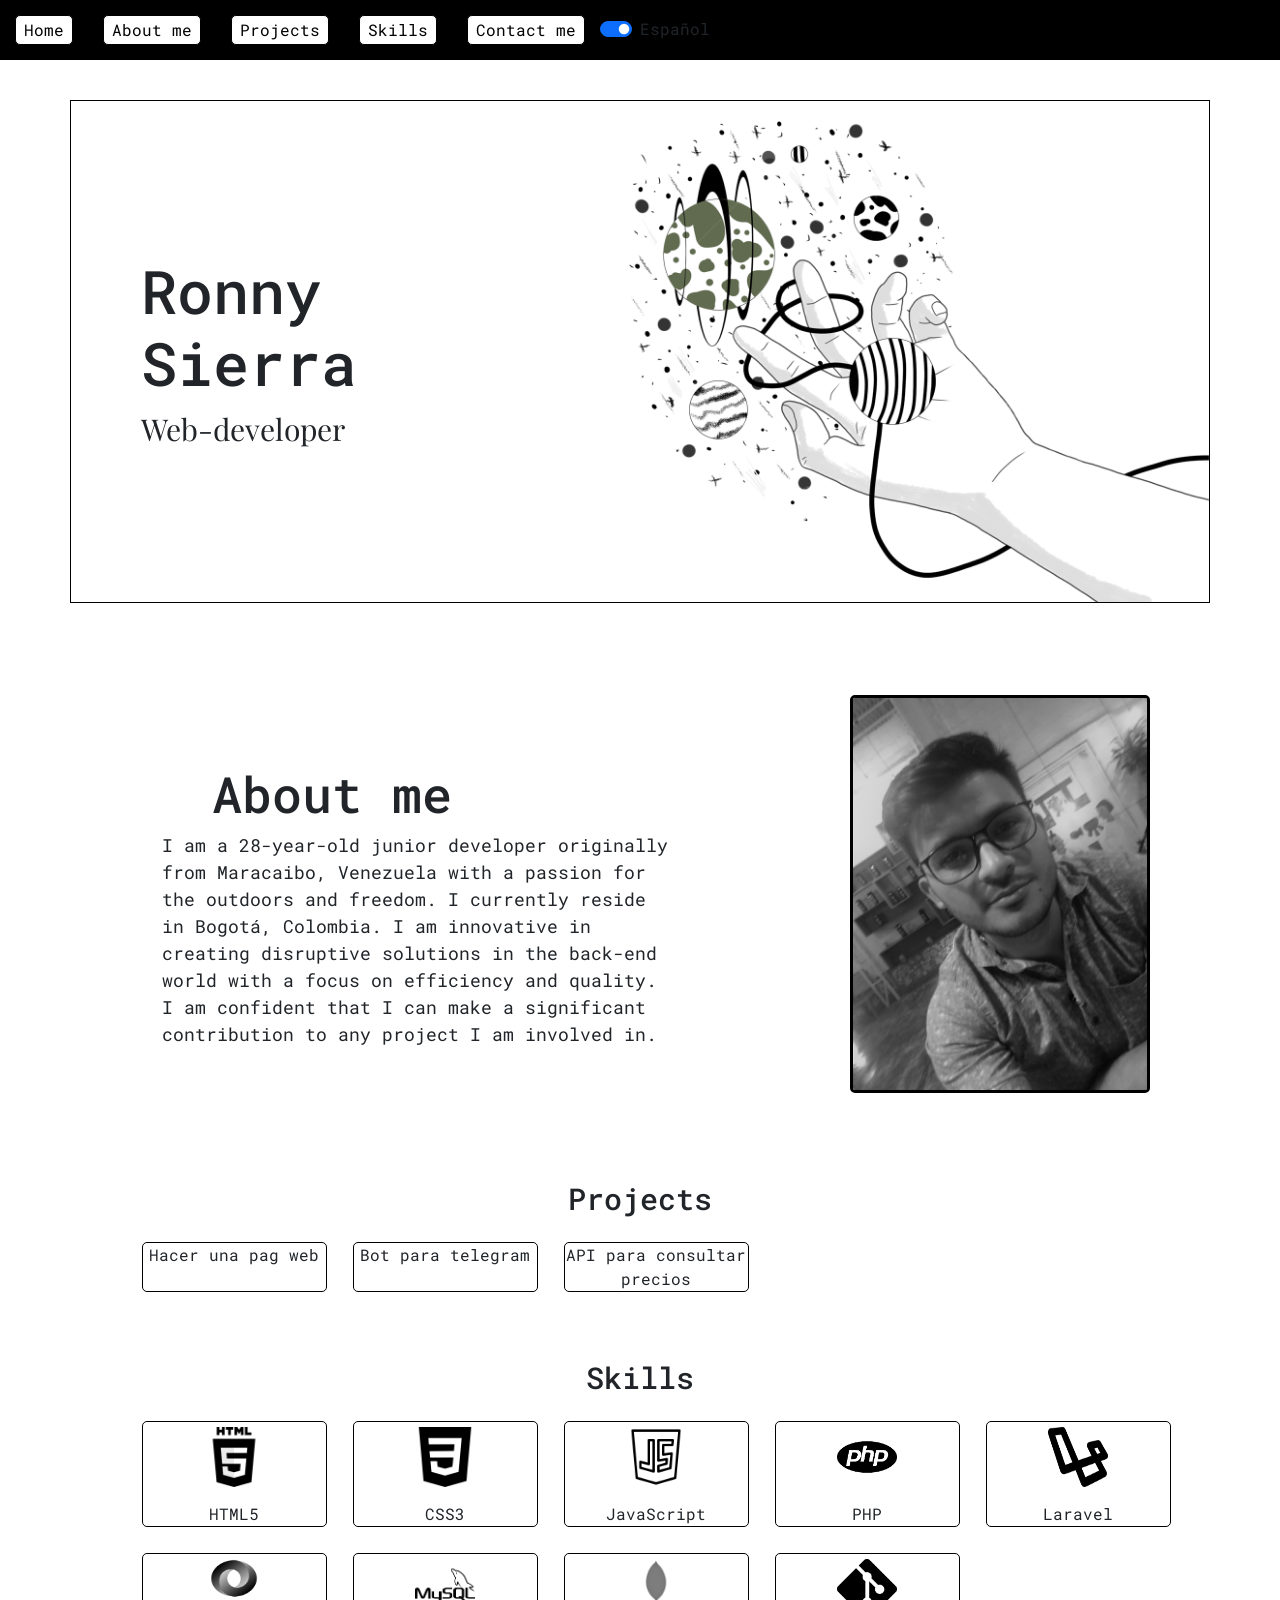
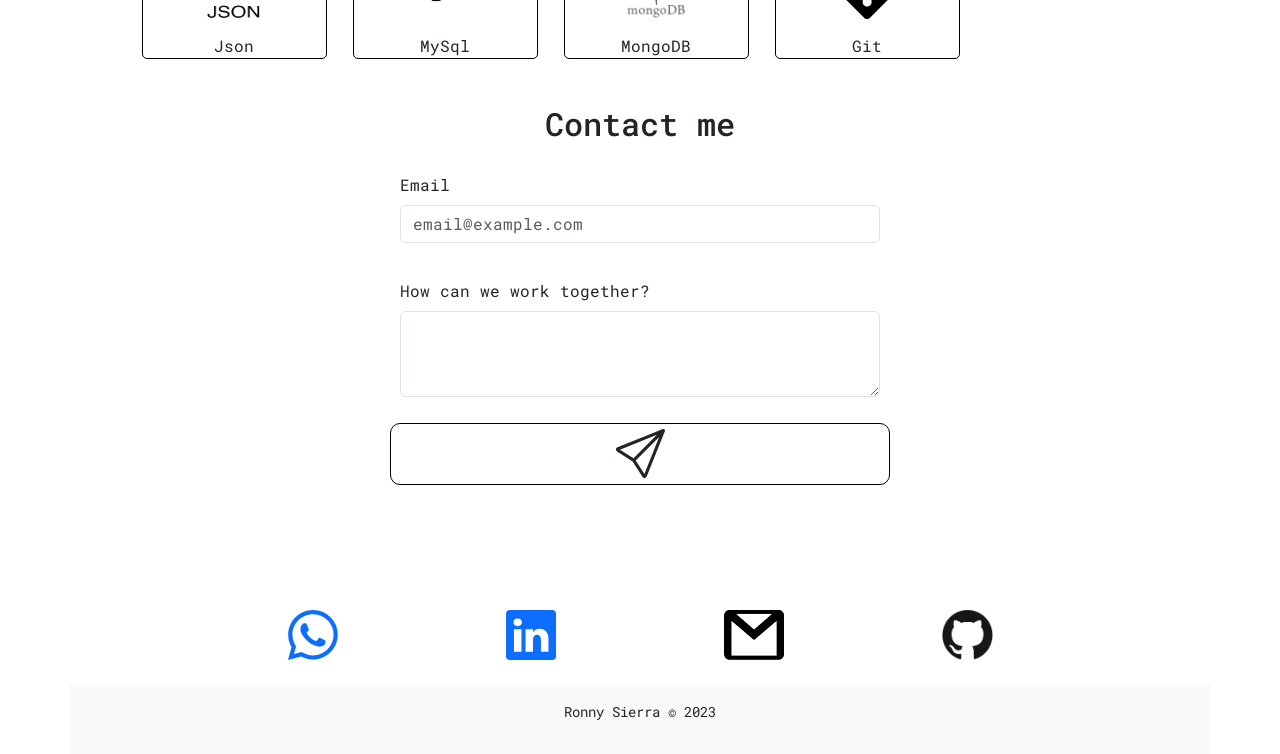
==== en/indice.html @ 6ec16bf4 "subiendo js y html en ingles" ====
<!DOCTYPE html>
<html lang="es">
  <head>
    <meta charset="UTF-8" />
    <meta http-equiv="X-UA-Compatible" content="IE=edge" />
    <meta name="viewport" content="width=device-width, initial-scale=1.0" />
    <link rel="icon" type="image/png" sizes="32x32" href="../img/favicon.png" />
    <link rel="preconnect" href="https://fonts.googleapis.com" />
    <link rel="preconnect" href="https://fonts.gstatic.com" crossorigin />
    <link
      href="https://fonts.googleapis.com/css2?family=Playfair+Display:ital,wght@1,400;1,500&family=Press+Start+2P&family=Roboto+Mono:ital,wght@1,200;1,400&display=swap"
      rel="stylesheet"
    />
    <link
      href="https://cdn.jsdelivr.net/npm/bootstrap@5.3.0-alpha1/dist/css/bootstrap.min.css"
      rel="stylesheet"
      integrity="sha384-GLhlTQ8iRABdZLl6O3oVMWSktQOp6b7In1Zl3/Jr59b6EGGoI1aFkw7cmDA6j6gD"
      crossorigin="anonymous"
    />
    <link rel="stylesheet" href="../css/style.css" />

    <title>ronicierra15</title>
  </head>
  <body>
    <section class="container container-fluid">
      <!-- NAV -->
      <nav class="navbar navbar-expand-lg bg-body-tertiary">
        <div>
          <a class="navbar-brand" href="#"></a>
          <button
            class="navbar-toggler"
            type="button"
            data-bs-toggle="collapse"
            data-bs-target="#navbarSupportedContent"
            aria-controls="navbarSupportedContent"
            aria-expanded="false"
            aria-label="Toggle navigation"
          >
            <span
              class="navbar-toggler-icon"
              style="background-color: white"
            ></span>
          </button>
          <div class="collapse navbar-collapse" id="navbarSupportedContent">
            <ul class="navbar-nav me-auto mb-2 mb-lg-0">
              <li class="nav-item">
                <a class="nav-link active" aria-current="page" href="#"
                  >Home</a
                >
              </li>
              <li class="nav-item">
                <a class="nav-link active" aria-current="page" href="#SobreMi"
                  >About me</a
                >
              </li>
              <li class="nav-item">
                <a class="nav-link active" aria-current="page" href="#Proyectos"
                  >Projects</a
                >
              </li>
              <li class="nav-item">
                <a class="nav-link active" aria-current="page" href="#Skills"
                  >Skills</a
                >
              </li>

              <li class="nav-item">
                <a
                  class="nav-link active"
                  aria-current="page"
                  href="#Contactame"
                  >Contact me</a
                >
              </li>
            </ul>
            <div class="form-check form-switch">
              <input
                class="form-check-input"
                type="checkbox"
                role="switch"
                id="flexSwitchCheckDefault"
                checked
              />
              <label class="form-check-label" for="flexSwitchCheckDefault"
                >Español
              </label>
            </div>
          </div>
        </div>
      </nav>

      <!-- INICIO -->
      <div class="presentacion">
        <div class="titulo">
          <h1>Ronny Sierra</h1>
          <p>Web-developer</p>
        </div>
        <div class="imagen">
          <ul>
            <li>
              <img src="../img/cacao.png" alt="" class="cacao" />
            </li>
          </ul>
        </div>
      </div>

      <!-- SOBRE MI -->
      <div id="SobreMi"></div>
      <div class="sobre_mi">
        <div class="cajon_sobre_mi">
          <ul class="padding-decripcion">
            <li>
              <h2>About me</h2>
            </li>
            <li class="sobre_mi_texto">
              <p>
                I am a 28-year-old junior developer originally from Maracaibo, Venezuela with a passion for the outdoors and freedom. I currently reside in Bogotá, Colombia. I am innovative in creating disruptive solutions in the back-end world with a focus on efficiency and quality. I am confident that I can make a significant contribution to any project I am involved in.
              </p>
            </li>
          </ul>

          <div class="selfie">
            <ul class="padding-decripcion">
              <li>
                <img
                  class="foto_carnet"
                  src="../img/chilaquiles_inclinada.jpg"
                  alt=""
                />
              </li>
            </ul>
          </div>
        </div>
      </div>

      <!-- PROYECTOS -->
      <div id="Proyectos"></div>
      <div class="Proyectos">
        <h2>Projects</h2>
        <ul>
          <li>Hacer una pag web</li>
          <li>Bot para telegram</li>
          <li>API para consultar precios</li>
        </ul>
      </div>

      <!-- SKILL -->
      <div id="Skills"></div>
      <div class="skills">
        <h2>Skills</h2>
        <ul>
          <li>
            <img src="../img/html5.png" alt="" />
            HTML5
          </li>
          <li>
            <img src="../img/css3.png" alt="" />
            CSS3
          </li>
          <!-- <li>
            <img src="../img/sass.png" alt="" />
            Sass
          </li> -->
          <li>
            <img src="../img/js.png" alt="" />
            JavaScript
          </li>
          <li>
            <img src="../img/php.png" alt="" />
            PHP
          </li>
          <li>
            <img src="../img/laravel.png" alt="" />
            Laravel
          </li>
          <li>
            <img src="../img/json.png" alt="" />
            Json
          </li>
          <li>
            <img src="../img/sql.png" alt="" />
            MySql
          </li>
          <li class="mongodb">
            <img src="../img/mongo.png" alt="" />
            MongoDB
          </li>
          <li>
            <img src="../img/git.png" alt="" />
            Git
          </li>
          <!-- <li>
            <img src="../img/github.png" alt="" />
            GitHub
          </li> -->
        </ul>
      </div>

      <!-- CONTACTAME -->
      <div class="contacto-form" id="Contactame">
        <div class="container-form-sin-send">
          <h2>Contact me</h2>
          <div class="container-mb-3">
            <div class="mb-3">
              <label for="exampleFormControlInput1" class="form-label"
                >Email</label
              >
              <input
                type="email"
                class="form-control"
                id="exampleFormControlInput1"
                placeholder="email@example.com"
              />
            </div>
          </div>
          <div class="container-mb-3">
            <div class="mb-3">
              <label for="exampleFormControlTextarea1" class="form-label"
                >How can we work together?</label
              >
              <textarea
                class="form-control"
                id="exampleFormControlTextarea1"
                rows="3"
              ></textarea>
            </div>
          </div>
        </div>
        <div class="boton-de-enviar">
          <svg
            xmlns="http://www.w3.org/2000/svg"
            fill="currentColor"
            class="bi bi-send"
            viewBox="0 0 16 16"
          >
            <path
              d="M15.854.146a.5.5 0 0 1 .11.54l-5.819 14.547a.75.75 0 0 1-1.329.124l-3.178-4.995L.643 7.184a.75.75 0 0 1 .124-1.33L15.314.037a.5.5 0 0 1 .54.11ZM6.636 10.07l2.761 4.338L14.13 2.576 6.636 10.07Zm6.787-8.201L1.591 6.602l4.339 2.76 7.494-7.493Z"
            />
          </svg>
        </div>
      </div>
      <div class="container-contact">
        <svg
          xmlns="http://www.w3.org/2000/svg"
          fill="currentColor"
          class="bi bi-whatsapp"
          viewBox="0 0 16 16"
        >
          <a href="https://wa.link/a97c62" target="_blank">
            <path
              d="M13.601 2.326A7.854 7.854 0 0 0 7.994 0C3.627 0 .068 3.558.064 7.926c0 1.399.366 2.76 1.057 3.965L0 16l4.204-1.102a7.933 7.933 0 0 0 3.79.965h.004c4.368 0 7.926-3.558 7.93-7.93A7.898 7.898 0 0 0 13.6 2.326zM7.994 14.521a6.573 6.573 0 0 1-3.356-.92l-.24-.144-2.494.654.666-2.433-.156-.251a6.56 6.56 0 0 1-1.007-3.505c0-3.626 2.957-6.584 6.591-6.584a6.56 6.56 0 0 1 4.66 1.931 6.557 6.557 0 0 1 1.928 4.66c-.004 3.639-2.961 6.592-6.592 6.592zm3.615-4.934c-.197-.099-1.17-.578-1.353-.646-.182-.065-.315-.099-.445.099-.133.197-.513.646-.627.775-.114.133-.232.148-.43.05-.197-.1-.836-.308-1.592-.985-.59-.525-.985-1.175-1.103-1.372-.114-.198-.011-.304.088-.403.087-.088.197-.232.296-.346.1-.114.133-.198.198-.33.065-.134.034-.248-.015-.347-.05-.099-.445-1.076-.612-1.47-.16-.389-.323-.335-.445-.34-.114-.007-.247-.007-.38-.007a.729.729 0 0 0-.529.247c-.182.198-.691.677-.691 1.654 0 .977.71 1.916.81 2.049.098.133 1.394 2.132 3.383 2.992.47.205.84.326 1.129.418.475.152.904.129 1.246.08.38-.058 1.171-.48 1.338-.943.164-.464.164-.86.114-.943-.049-.084-.182-.133-.38-.232z"
            />
          </a>
        </svg>

        <svg
          xmlns="http://www.w3.org/2000/svg"
          fill="currentColor"
          class="bi bi-linkedin"
          viewBox="0 0 16 16"
        >
        <a href="https://www.linkedin.com/in/ronny-sierra-b1a34b266/" target="_blank">
          <path
            d="M0 1.146C0 .513.526 0 1.175 0h13.65C15.474 0 16 .513 16 1.146v13.708c0 .633-.526 1.146-1.175 1.146H1.175C.526 16 0 15.487 0 14.854V1.146zm4.943 12.248V6.169H2.542v7.225h2.401zm-1.2-8.212c.837 0 1.358-.554 1.358-1.248-.015-.709-.52-1.248-1.342-1.248-.822 0-1.359.54-1.359 1.248 0 .694.521 1.248 1.327 1.248h.016zm4.908 8.212V9.359c0-.216.016-.432.08-.586.173-.431.568-.878 1.232-.878.869 0 1.216.662 1.216 1.634v3.865h2.401V9.25c0-2.22-1.184-3.252-2.764-3.252-1.274 0-1.845.7-2.165 1.193v.025h-.016a5.54 5.54 0 0 1 .016-.025V6.169h-2.4c.03.678 0 7.225 0 7.225h2.4z"
          />
        </svg>
        <a
          class="bi bi-gmail"
          id="conacto"
          href="https://mail.google.com/mail/u/0/#inbox?compose=to=ronicierra15@gmail.com"
          target="_blank"
        >
          <img src="../img/gmail.png" alt="" />
        </a>
        <a
          class="bi bi-gmail"
          id="conacto"
          href="https://github.com/ronicierra15?tab=repositories"
          target="_blank"
        >
          <img src="../img/github.png" alt="" />
        </a>
      </div>

      <!-- FOOTER -->
      <footer>
        <div class="container-fluid bg-light text-center p-3">
          <p class="small">Ronny Sierra &copy; 2023</p>
        </div>
      </footer>
    </section>

    <script
      src="https://cdn.jsdelivr.net/npm/bootstrap@5.3.0-alpha1/dist/js/bootstrap.bundle.min.js"
      integrity="sha384-w76AqPfDkMBDXo30jS1Sgez6pr3x5MlQ1ZAGC+nuZB+EYdgRZgiwxhTBTkF7CXvN"
      crossorigin="anonymous"
    ></script>
    <script src="../js/script.js"></script>
  </body>
</html>
---- css/style.css ----
* {
  padding: 0%;
  margin: 0%;
}

.container-fluid {
  background-repeat: no-repeat;
  background-size: 100%;
  background-attachment: scroll;
  padding: 0%;
  overflow: hidden;
  font-family: "Press Start 2P", cursive;
  font-family: "Roboto Mono", monospace;
}

.body {
  display: none;
  margin: 0%;
  border: solid black 1px;
  padding: 0%;
}

.navbar,
.g-body-tertiary,
.navbar-expand-lg {
  --bs-navbar-brand-margin-end: 0% !important;
}

.nabvar {
  position: fixed;
  padding: 10px 0px 10px 0px;
  place-content: center;
  justify-content: space-between;
  top: 0;
  left: 0;
  right: 300px;
  width: 100%;
}

.navbar-toggler {
  margin-left: 10px;
}

#SobreMi {
  scroll-margin-top: 12ex;
}

#Proyectos {
  scroll-margin-top: 5ex;
}

#Skills {
  scroll-margin-top: 6ex;
}

#Contactame {
  scroll-margin-top: 8ex;
}

#html {
  scroll-behavior: smooth;
}

@media screen and (max-width: 991px) {
  .bg-body-tertiary {
    background-color: rgb(235, 235, 235) !important;
  }
}

.bg-body-tertiary {
  left: 0px;
  right: 0px;
  width: 100%;
  padding: 0%;
  position: absolute;
  position: fixed;
  background-color: black !important;
}

.nav-link {
  border: solid black 1px;
  background-color: white;
  border-radius: 5px;
  margin: 15px;
  padding: 2px;
}

.nav-link:hover {
  box-shadow: 0 0 40px 40px black inset;
  color: white !important;
  transition: 0.3s;
}

ul {
  margin-bottom: 0%;
}

.presentacion {
  border: solid 1px black;
  align-items: center;
  margin-top: 100px;
  margin-bottom: 50px;
  width: 100%;
  gap: 10%;
  padding: 20px 0px 0px 0px;
  display: inline-flex;
  justify-content: space-between;
}

@media screen and (max-width: 768px) {
  .presentacion {
    display: flex;
    flex-direction: column;
    justify-content: center;
    width: 100%;
    max-height: 300px;
    min-height: 300px;
    color: white;
    background-color: black;
    background-size: cover;
    background-repeat: no-repeat;
  }
}

.presentacion ul li {
  justify-content: space-between;
  text-decoration: none;
  display: flex;
  list-style: none;
  padding: 0px 0px 0px 50px;
  gap: 10px;
}

@media screen and (max-width: 768px) {
  .presentacion ul li {
    display: none;
  }
}

.titulo h1 {
  margin-left: 50px;
  font-size: 60px;
  padding-left: 20px;
}

.cacao {
  float: right;
  width: 580px;
}

@media screen and (max-width: 768px) {
  .cacao {
    display: none;
  }
}

.cajon_sobre_mi {
  display: flex;
  align-items: center;
  gap: 150px;
  margin-top: 42px;
  margin-bottom: 42px;
  padding-left: 60px;
  padding-right: 60px;
}

@media screen and (max-width: 768px) {
  .cajon_sobre_mi {
    flex-direction: column;
    padding: 0px;
    margin: 0px;
    margin-left: 0px;
    text-align: center;
    margin-bottom: 50px;
  }
}

.cajon_sobre_mi ul {
  list-style: none;
}

.titulo p {
  font-size: 30px;
  margin-left: 70px;
  font-family: "Playfair Display";
}

.foto_carnet {
  width: 300px;
}

.sobre_mi {
  border: solid 1px black;
  display: table-row;
  padding: 0px 10px;
}

.sobre_mi ul li h2 {
  margin-top: 40px;
  margin-left: 50px;
  font-size: 50px;
}

@media screen and (max-width: 768px) {
  .sobre_mi ul li h2 {
    text-align: center;
    margin-left: 0px;
  }
}

.sobre_mi_texto {
  font-size: large;
}

.selfie ul li img {
  justify-content: space-between;
  text-decoration: none;
  gap: 10px;
  border: solid 3px black;
  padding: 3px;
  max-width: 500px;
  max-height: 600px;
  border-radius: 5px;
  text-align: center;
}

@media screen and (min-width: 768px) {
  .selfie ul li img {
    max-width: 500px;
    min-width: 100px;
    padding: 0px;
  }
}

.Proyectos {
  text-align: center;
  /* border: solid 1px black; */
  margin-top: 2%;
  margin-bottom: 2%;
  padding: 2%;
}

@media screen and (max-width: 768px) {
  .Proyectos {
    margin-bottom: 30px;
  }
}

.Proyectos ul {
  display: grid;
  grid-template-columns: repeat(auto-fit, 185px);
  gap: 26px;
  text-decoration: none;
  list-style: none;
  place-content: center;
}

.Proyectos {
  text-align: center;
  /* border: solid 1px black; */
  margin-top: 2%;
  margin-bottom: 2%;
  padding: 2%;
  background-size: cover;
}

.Proyectos h2 {
  font-size: 30px;
  margin-bottom: 25px;
}

.Proyectos ul {
  display: grid;
  grid-template-columns: repeat(auto-fill, 185px);
  gap: 26px;
  place-content: center;
  text-decoration: none;
  list-style: none;
  /* border: solid 1px black; */
}

@media screen and (max-width: 768px) {
  .Proyectos ul {
    grid-template-columns: repeat(auto-fill, 140px);
  }
}

.Proyectos ul li {
  list-style: none;
  border: 1px solid black;
  border-radius: 5px;
  gap: 10px;
  align-items: center;
  display: flex;
  flex-direction: column;
}

.Proyectos ul li img {
  padding: 5px;
  width: 70px;
  height: 70px;
  text-align: center;
}

.skills {
  text-align: center;
  /* border: solid 1px black; */
  margin-top: 2%;
  margin-bottom: 2%;
  padding: 2%;
  background-size: cover;
}

.skills h2 {
  font-size: 30px;
  margin-bottom: 25px;
}

.skills ul {
  display: grid;
  grid-template-columns: repeat(auto-fill, 185px);
  gap: 26px;
  place-content: center;
  text-decoration: none;
  list-style: none;
}

@media screen and (max-width: 768px) {
  .skills ul {
    grid-template-columns: repeat(auto-fill, 140px);
  }
}

.skills ul li {
  list-style: none;
  border: 1px solid black;
  border-radius: 5px;
  gap: 10px;
  align-items: center;
  display: flex;
  flex-direction: column;
}

.skills ul li img {
  padding: 5px;
  width: 70px;
  height: 70px;
  text-align: center;
}

@media screen and (min-width: 768px) {
  .menu-ul li:last-child {
    margin-right: 0px;
  }
}

@media screen and (max-width: 1300px) {
  .menu::after {
    display: none;
  }
}

.container-contact {
  padding: 50px;
  display: flex;
  height: 50px;
  /* border: 1px solid black; */
  justify-content: space-evenly;
  align-content: center;
  flex-wrap: wrap;
}

.footer {
  border-top: solid 1px black;
  font-size: 8px;
  text-align: center;
}

/* [base64] */

/* [base64] */

.contacto-form {
  display: flex;
  flex-wrap: wrap;
  flex-direction: column;
  align-content: center;
  justify-content: center;
  align-items: center;
  /* border: 1px solid black; */
}

.container-form-sin-send {
  /**  margin: 20px;
  padding: 20px;
  border: 1px solid black; */

  display: flex;
  flex-wrap: wrap;
  flex-direction: column;
  align-content: center;
  justify-content: center;
  align-items: center;
}

.contacto-form h2 {
  text-align: center;
  margin-bottom: 10px;
}

.container-mb-3 {
  /* border: 1px solid black; */
  margin: 10px;
  margin-bottom: 0%;
  padding: 10px;
  padding-bottom: 0%;
  align-items: center;
  width: 500px;
}

.bi {
  display: flex;
  grid-row: inherit;
  max-width: 50px;
  height: 50px;
}

.boton-de-enviar {
  display: flex;
  justify-content: center;
  margin-top: 10px;
  margin-left: 60px;
  margin-right: 60px;
  padding: 5px;
  width: 500px;
  border-radius: 10px;
  margin-bottom: 100px;
  border: solid 1px black;
}

.boton-de-enviar:hover {
  box-shadow: 0 0 40px 40px black inset;
  color: white !important;
  transition: 0.3s;
}

.bi-gmail img {
  max-width: 60px;
  height: 50px;
}
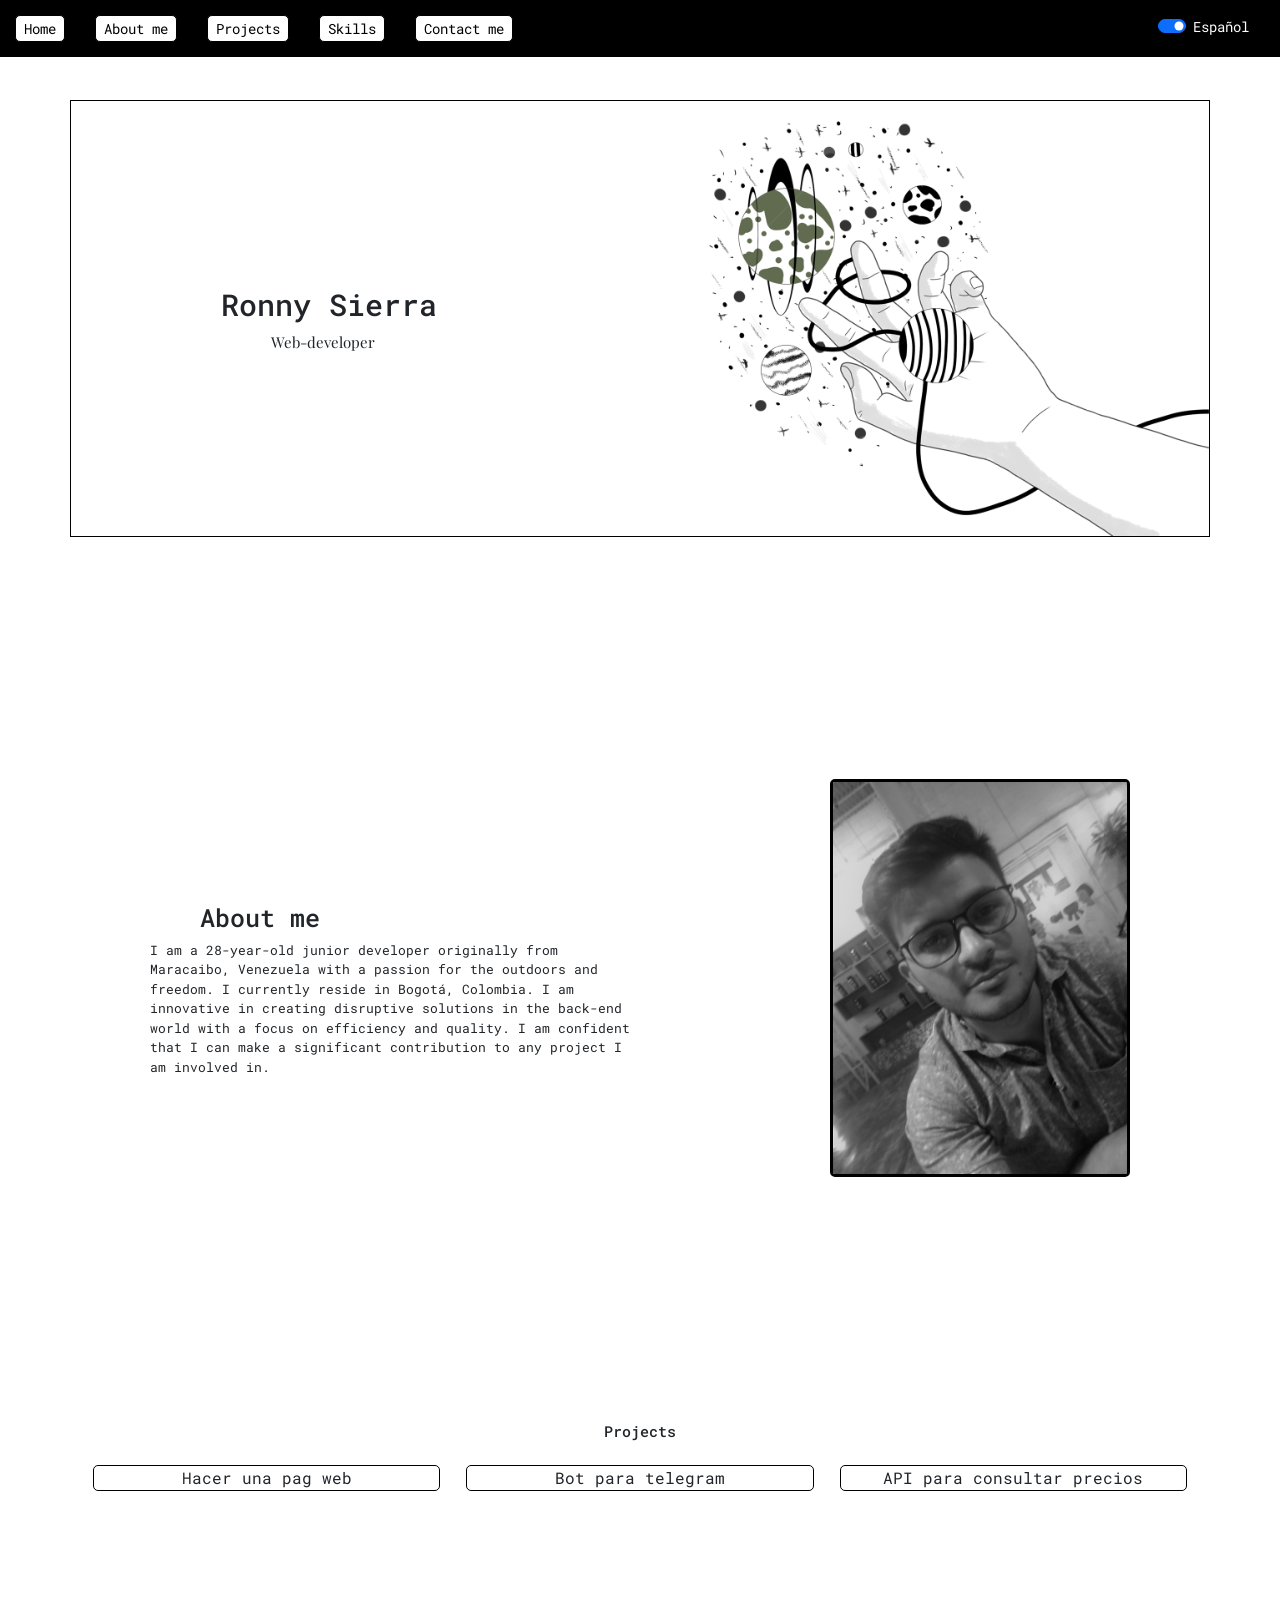
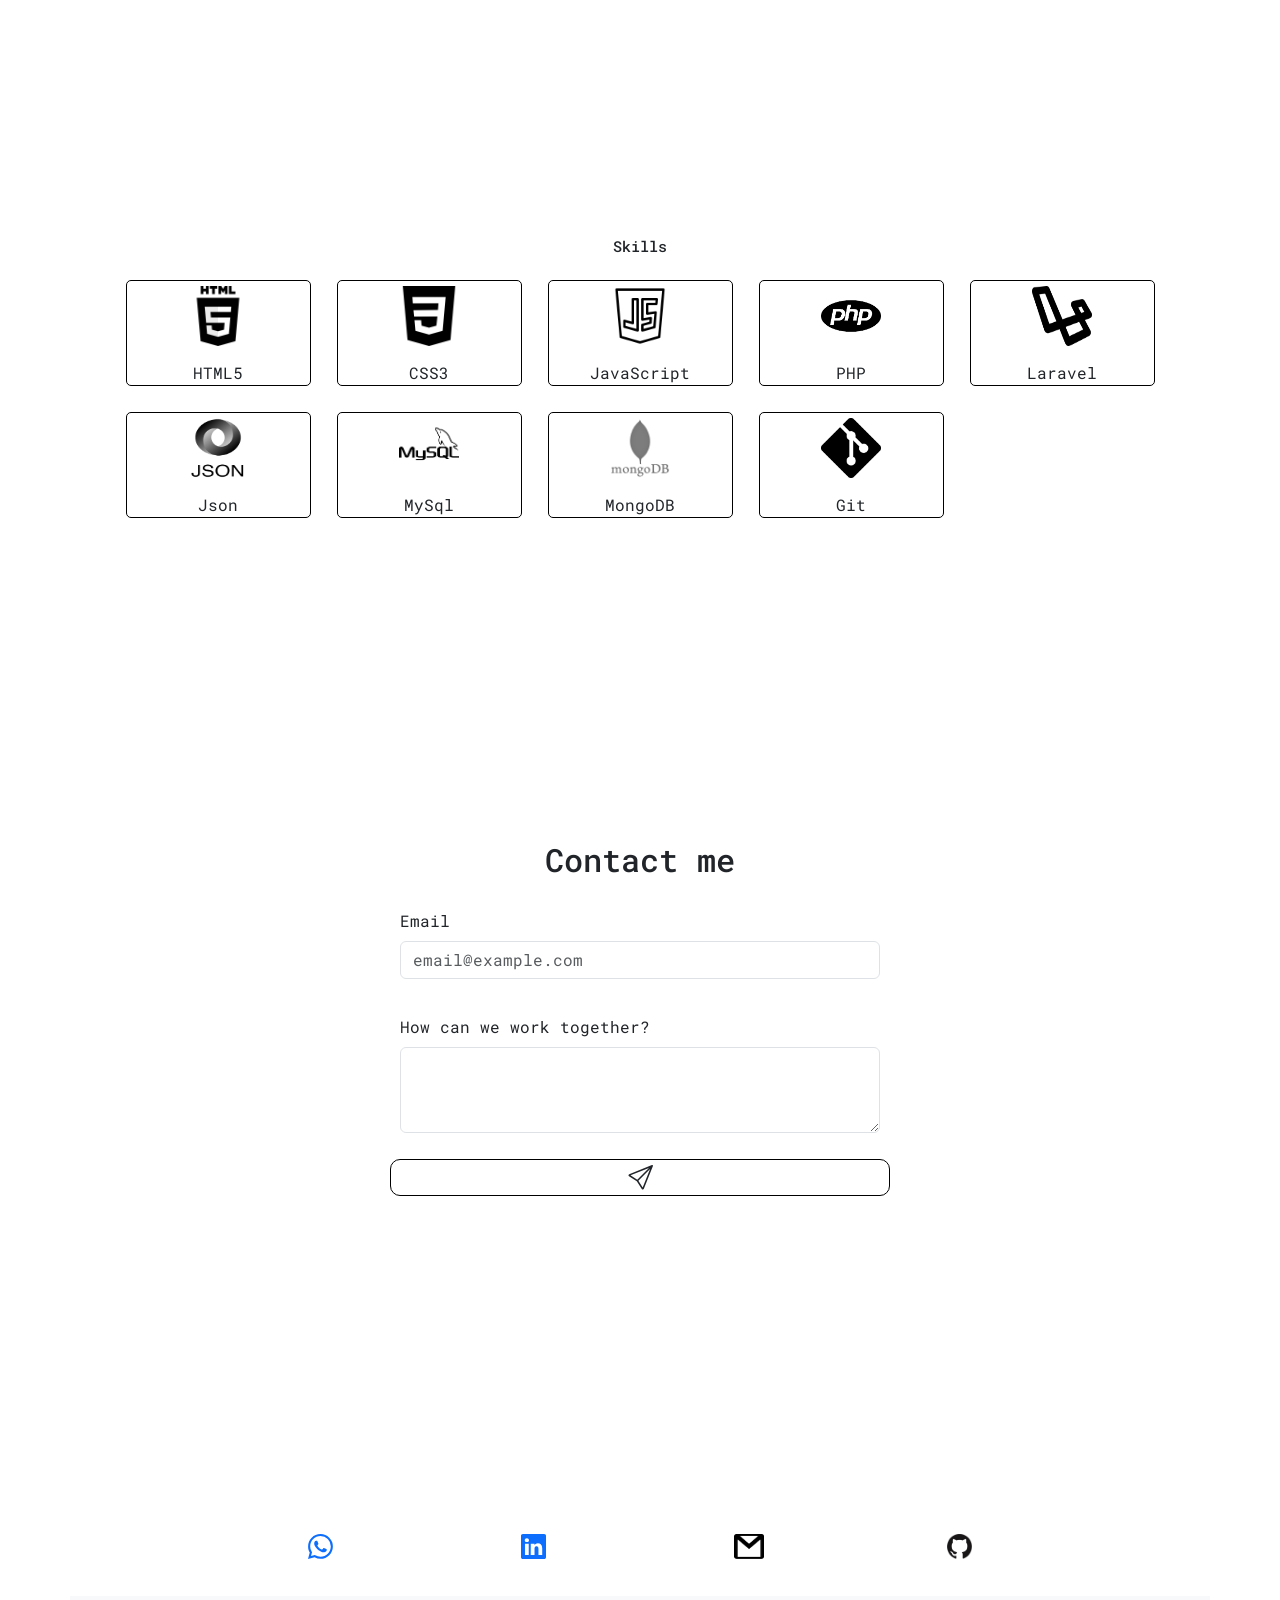
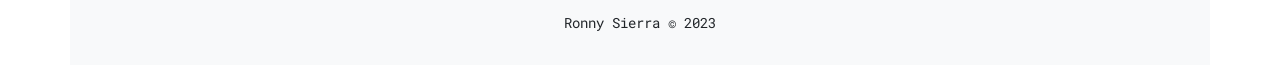
==== commit 7b0285a2: "Correccion ortografica y margenes a la presentacion personal" ====
--- a/en/indice.html
+++ b/en/indice.html
@@ -35,6 +35,7 @@
             aria-controls="navbarSupportedContent"
             aria-expanded="false"
             aria-label="Toggle navigation"
+            disabled
           >
             <span
               class="navbar-toggler-icon"
--- a/css/style.css
+++ b/css/style.css
@@ -24,6 +24,7 @@
 .g-body-tertiary,
 .navbar-expand-lg {
   --bs-navbar-brand-margin-end: 0% !important;
+  font-size: 14px;
 }
 
 .nabvar {
@@ -99,9 +100,9 @@
   border: solid 1px black;
   align-items: center;
   margin-top: 100px;
-  margin-bottom: 50px;
+  margin-bottom: 200px;
   width: 100%;
-  gap: 10%;
+  /* gap: 10%; */
   padding: 20px 0px 0px 0px;
   display: inline-flex;
   justify-content: space-between;
@@ -127,7 +128,7 @@
   text-decoration: none;
   display: flex;
   list-style: none;
-  padding: 0px 0px 0px 50px;
+  /* padding: 0px 0px 0px 50px; */
   gap: 10px;
 }
 
@@ -138,14 +139,20 @@
 }
 
 .titulo h1 {
-  margin-left: 50px;
-  font-size: 60px;
-  padding-left: 20px;
+  /* margin-left: 50px; */
+  font-size: 30px;
+  padding-left: 150px;
+}
+
+@media screen and (max-width: 768px) {
+  .titulo h1 {
+    padding-left: 0%;
+  }
 }
 
 .cacao {
   float: right;
-  width: 580px;
+  width: 500px;
 }
 
 @media screen and (max-width: 768px) {
@@ -159,7 +166,7 @@
   align-items: center;
   gap: 150px;
   margin-top: 42px;
-  margin-bottom: 42px;
+  margin-bottom: 200px;
   padding-left: 60px;
   padding-right: 60px;
 }
@@ -180,9 +187,15 @@
 }
 
 .titulo p {
-  font-size: 30px;
-  margin-left: 70px;
+  font-size: 15px;
+  margin-left: 200px;
   font-family: "Playfair Display";
+}
+
+@media screen and (max-width: 768px) {
+  .titulo p {
+    margin-left: 100px;
+  }
 }
 
 .foto_carnet {
@@ -198,7 +211,7 @@
 .sobre_mi ul li h2 {
   margin-top: 40px;
   margin-left: 50px;
-  font-size: 50px;
+  font-size: 25px;
 }
 
 @media screen and (max-width: 768px) {
@@ -209,7 +222,7 @@
 }
 
 .sobre_mi_texto {
-  font-size: large;
+  font-size: small;
 }
 
 .selfie ul li img {
@@ -230,53 +243,40 @@
     min-width: 100px;
     padding: 0px;
   }
+
+  .selfie {
+    padding: 0%;
+  }
+}
+
+@media screen and (max-width: 768px) {
+  .Proyectos {
+    margin-bottom: 30px;
+  }
 }
 
 .Proyectos {
   text-align: center;
   /* border: solid 1px black; */
   margin-top: 2%;
-  margin-bottom: 2%;
+  margin-bottom: 300px;
   padding: 2%;
-}
-
-@media screen and (max-width: 768px) {
-  .Proyectos {
-    margin-bottom: 30px;
-  }
+  background-size: cover;
+}
+
+.Proyectos h2 {
+  font-size: 15px;
+  margin-bottom: 25px;
 }
 
 .Proyectos ul {
   display: grid;
-  grid-template-columns: repeat(auto-fit, 185px);
+  grid-template-columns: repeat(auto-fit, minmax(185px, 1fr));
   gap: 26px;
   text-decoration: none;
   list-style: none;
   place-content: center;
-}
-
-.Proyectos {
-  text-align: center;
-  /* border: solid 1px black; */
-  margin-top: 2%;
-  margin-bottom: 2%;
-  padding: 2%;
-  background-size: cover;
-}
-
-.Proyectos h2 {
-  font-size: 30px;
-  margin-bottom: 25px;
-}
-
-.Proyectos ul {
-  display: grid;
-  grid-template-columns: repeat(auto-fill, 185px);
-  gap: 26px;
-  place-content: center;
-  text-decoration: none;
-  list-style: none;
-  /* border: solid 1px black; */
+  padding: 0%;
 }
 
 @media screen and (max-width: 768px) {
@@ -306,13 +306,13 @@
   text-align: center;
   /* border: solid 1px black; */
   margin-top: 2%;
-  margin-bottom: 2%;
+  margin-bottom: 300px;
   padding: 2%;
   background-size: cover;
 }
 
 .skills h2 {
-  font-size: 30px;
+  font-size: 15px;
   margin-bottom: 25px;
 }
 
@@ -323,6 +323,7 @@
   place-content: center;
   text-decoration: none;
   list-style: none;
+  padding: 0%;
 }
 
 @media screen and (max-width: 768px) {
@@ -372,7 +373,7 @@
 
 .footer {
   border-top: solid 1px black;
-  font-size: 8px;
+  font-size: 4px;
   text-align: center;
 }
 
@@ -386,6 +387,7 @@
   flex-direction: column;
   align-content: center;
   justify-content: center;
+  margin-bottom: 200px;
   align-items: center;
   /* border: 1px solid black; */
 }
@@ -406,6 +408,32 @@
 .contacto-form h2 {
   text-align: center;
   margin-bottom: 10px;
+}
+
+.bi {
+  display: flex;
+  grid-row: inherit;
+  max-width: 25px;
+  height: 25px;
+}
+
+.bi-gmail img {
+  max-width: 30px;
+  height: 25px;
+}
+
+/* ---------------------------------------------- */
+
+.form-check-label {
+  color: white;
+}
+
+.imagen ul {
+  padding: 0%;
+}
+
+.navbar-expand-lg .navbar-collapse {
+  gap: 630px;
 }
 
 .container-mb-3 {
@@ -418,11 +446,11 @@
   width: 500px;
 }
 
-.bi {
-  display: flex;
-  grid-row: inherit;
-  max-width: 50px;
-  height: 50px;
+@media screen and (max-width: 991px) {
+  .container-mb-3 {
+    display: flex;
+    flex-direction: column;
+  }
 }
 
 .boton-de-enviar {
@@ -444,7 +472,13 @@
   transition: 0.3s;
 }
 
-.bi-gmail img {
-  max-width: 60px;
-  height: 50px;
-}
+@media screen and (max-width: 991px) {
+  .boton-de-enviar {
+    width: 350px;
+  }
+}
+
+.padding-decripcion {
+  padding-left: 20px;
+  padding-right: 20px;
+}
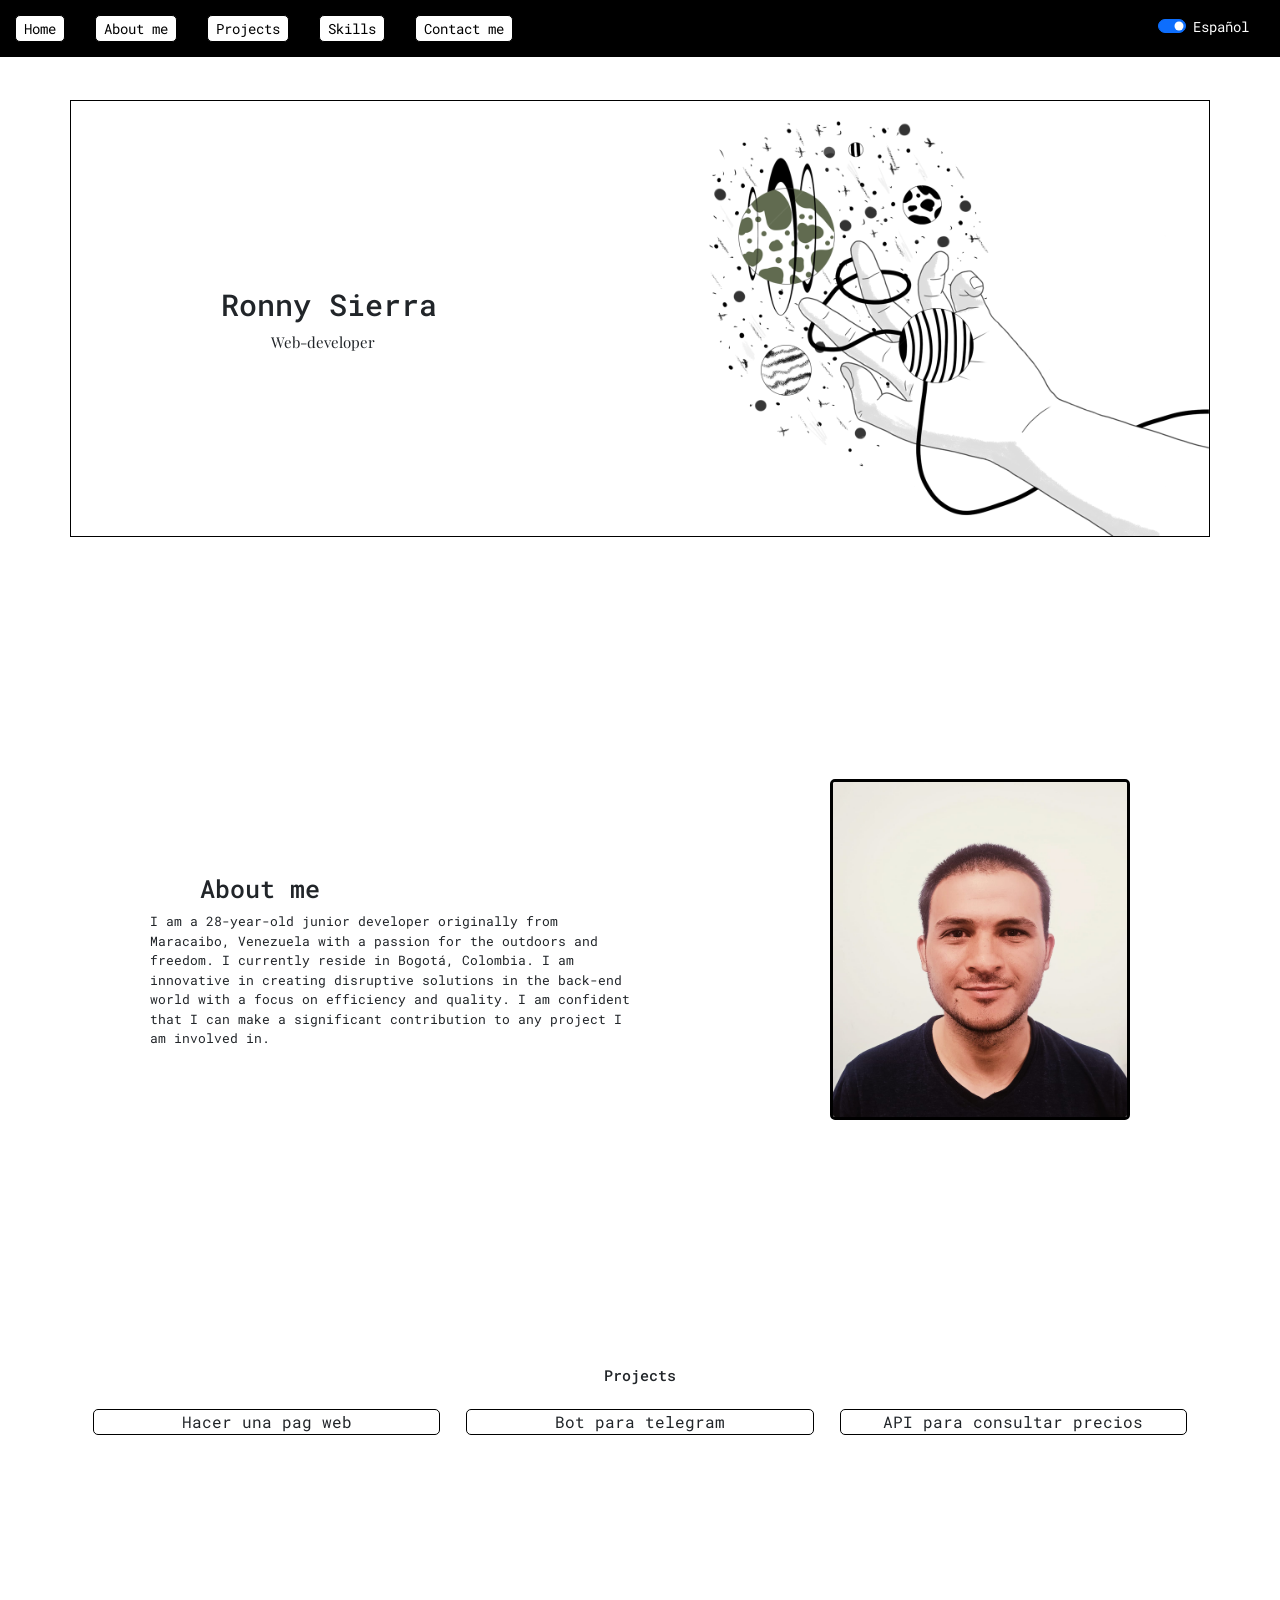
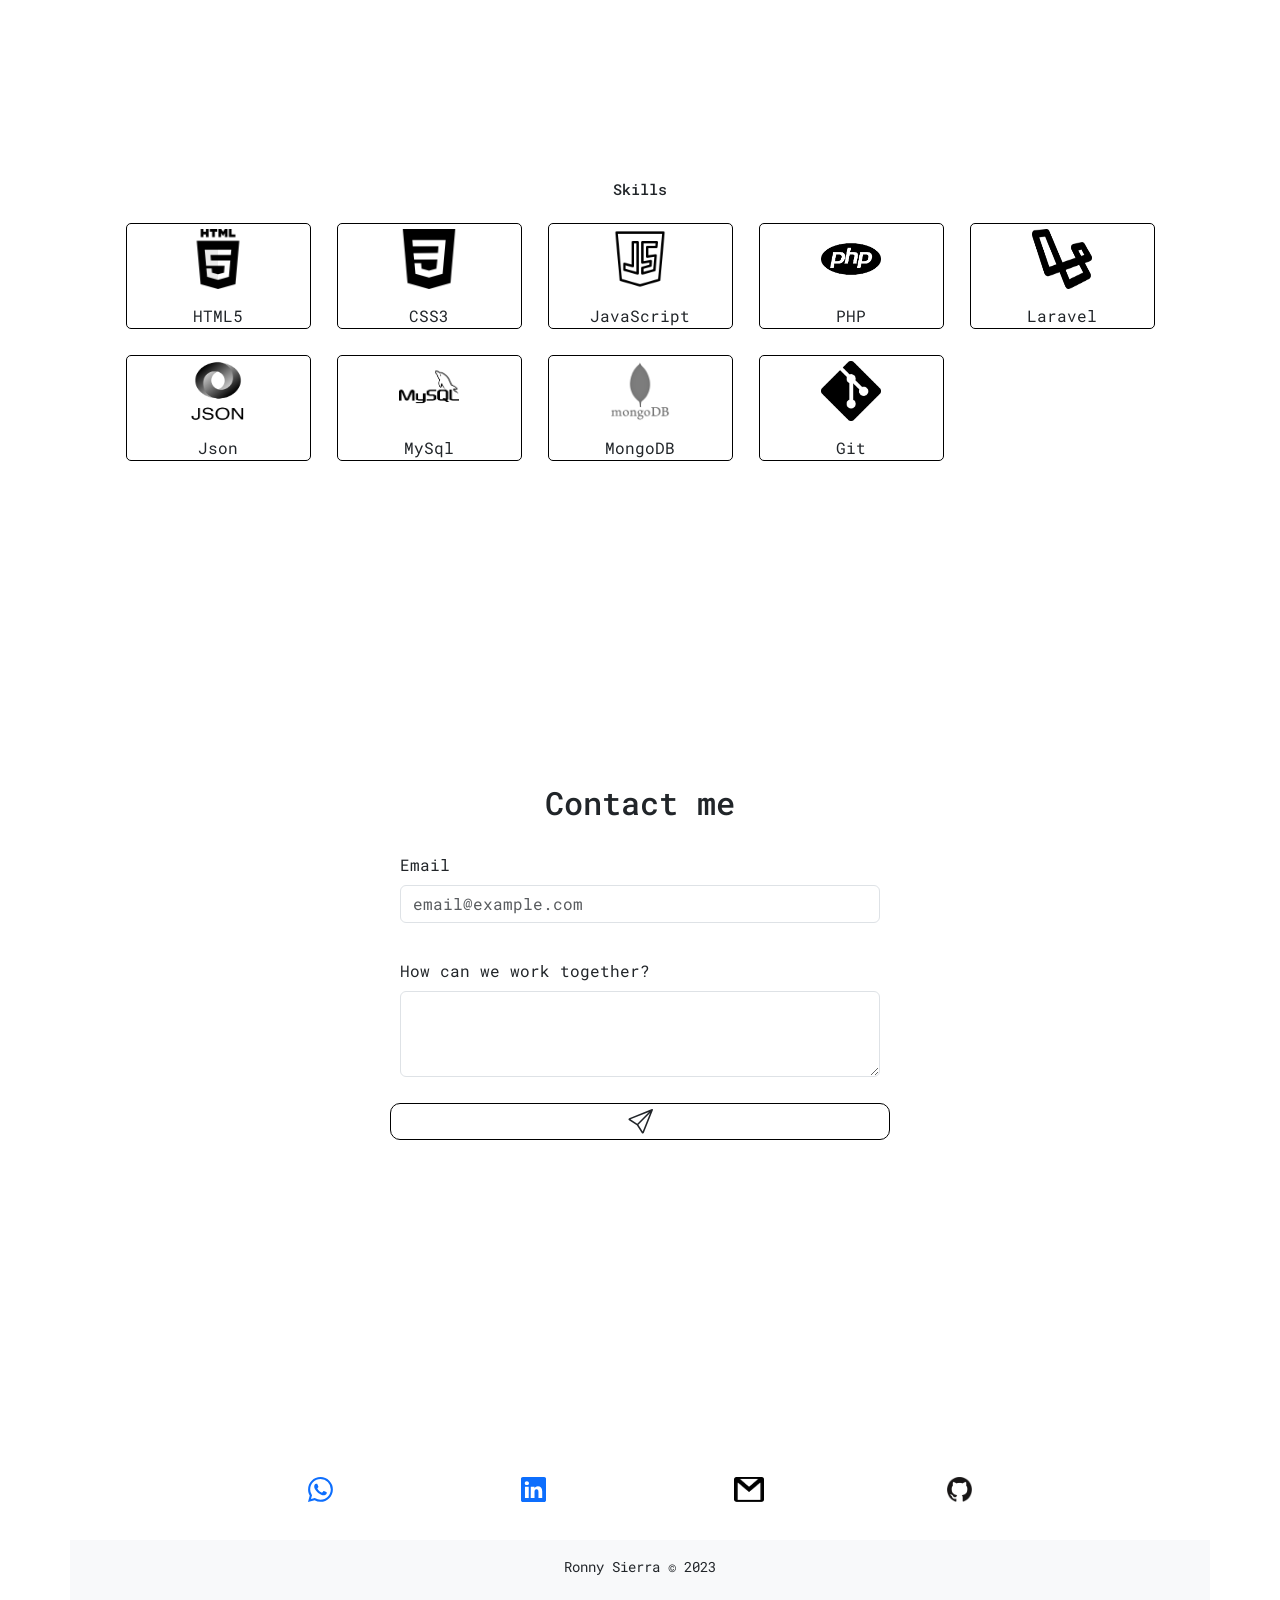
==== commit c76dec07: "cambio de foto de perfil" ====
--- a/en/indice.html
+++ b/en/indice.html
@@ -125,7 +125,7 @@
               <li>
                 <img
                   class="foto_carnet"
-                  src="../img/chilaquiles_inclinada.jpg"
+                  src="../img/selfie.jpeg"
                   alt=""
                 />
               </li>
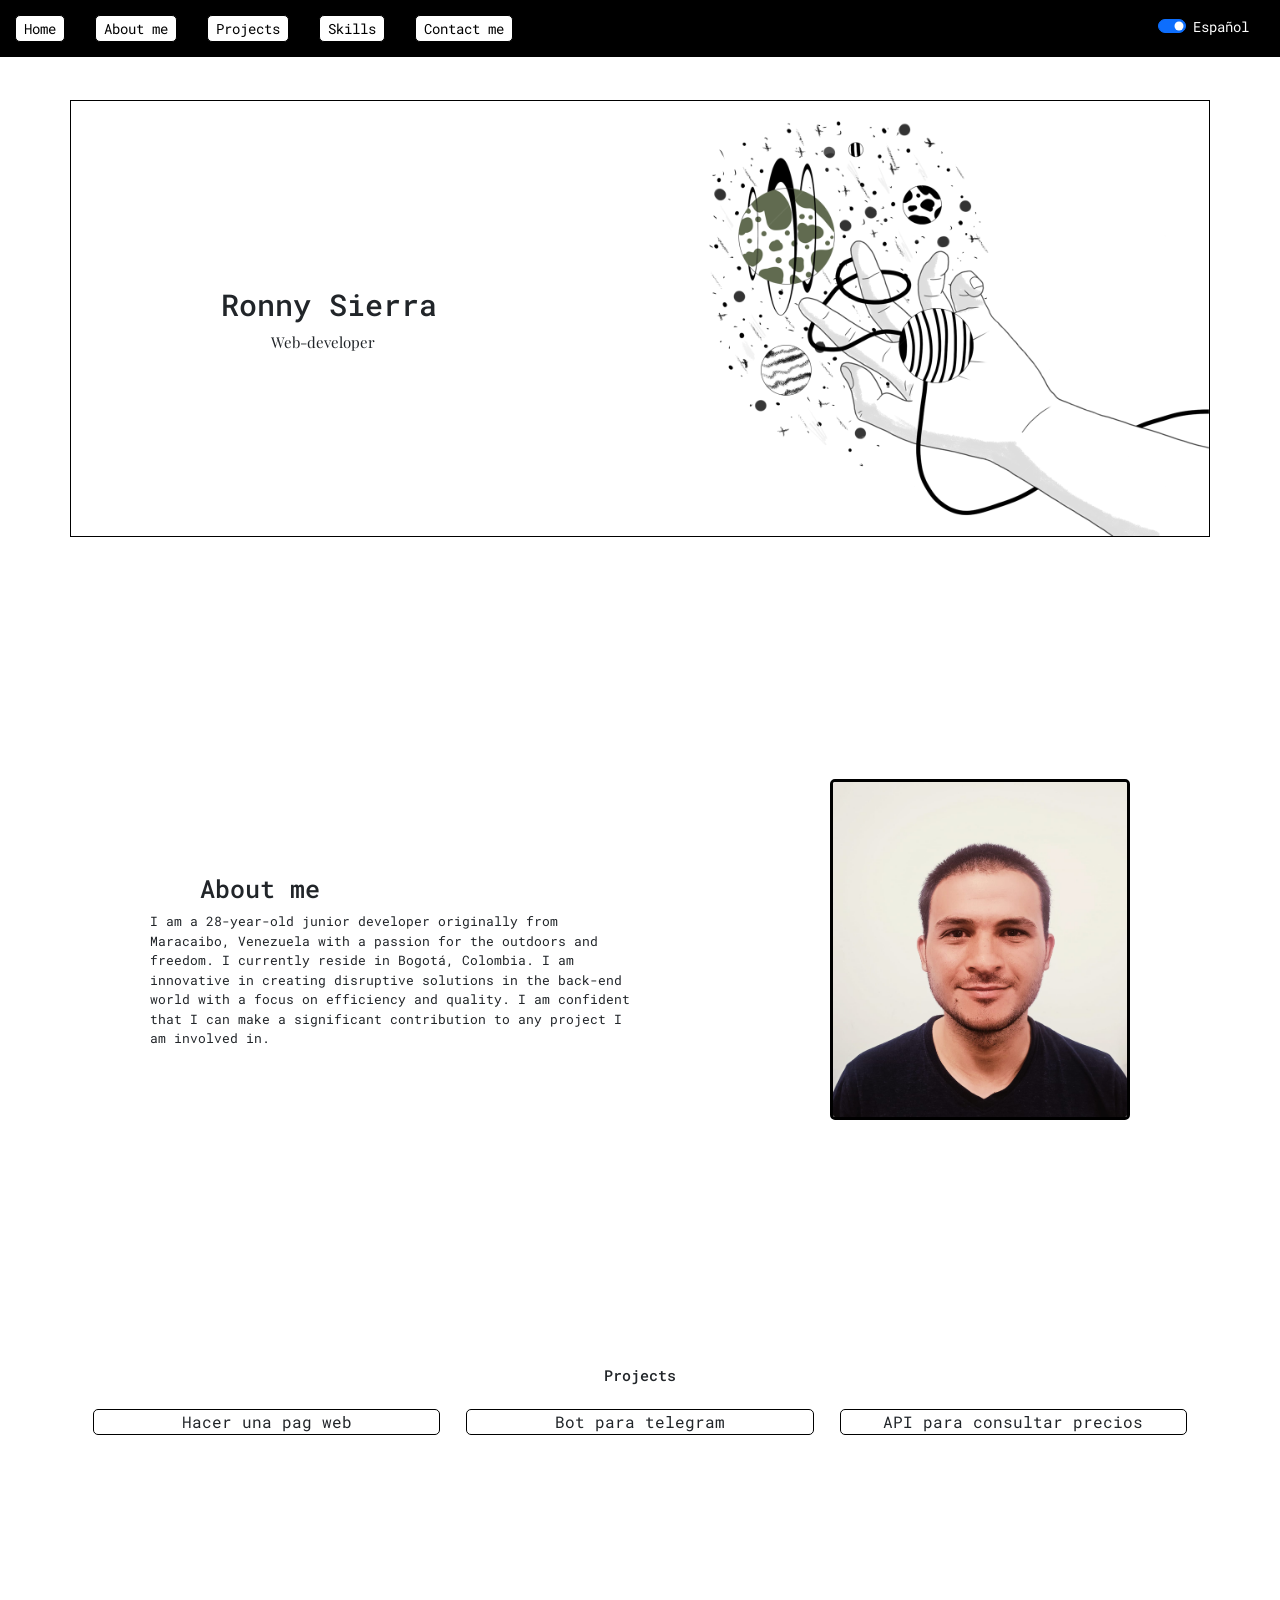
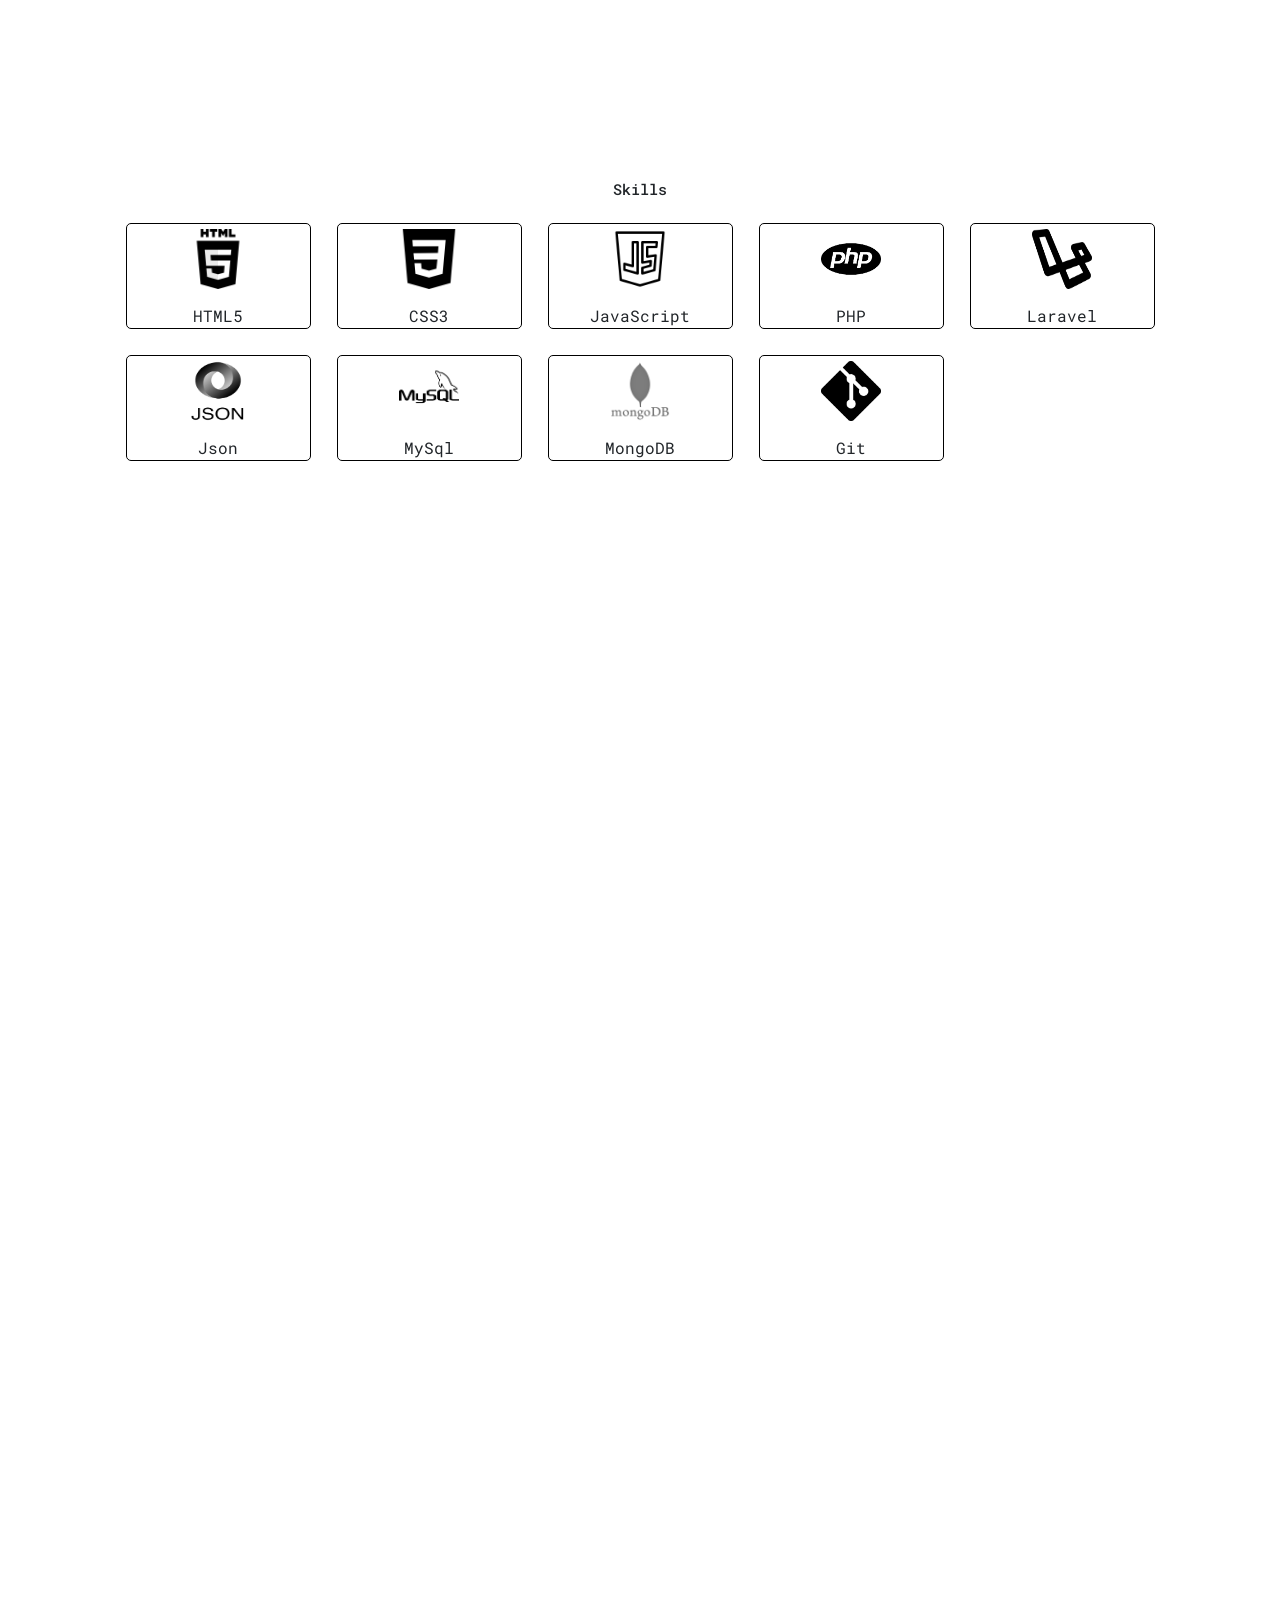
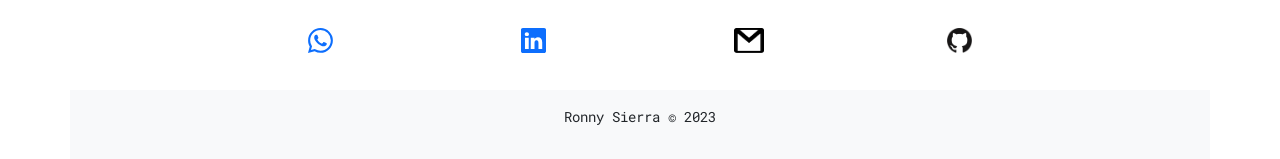
==== commit d81b8a4f: "Adicion de formulario de google forms" ====
--- a/en/indice.html
+++ b/en/indice.html
@@ -198,7 +198,7 @@
       </div>
 
       <!-- CONTACTAME -->
-      <div class="contacto-form" id="Contactame">
+      <!-- <div class="contacto-form" id="Contactame">
         <div class="container-form-sin-send">
           <h2>Contact me</h2>
           <div class="container-mb-3">
@@ -239,7 +239,8 @@
             />
           </svg>
         </div>
-      </div>
+      </div> -->
+      <iframe src="https://docs.google.com/forms/d/e/1FAIpQLSd0EWd9hh6_MqJDYtgc7IjqwEdIt6BOWt6gR0bHvcT1OASwpg/viewform?embedded=true" width="385" height="800" frameborder="0" marginheight="0" marginwidth="0">Cargando…</iframe>
       <div class="container-contact">
         <svg
           xmlns="http://www.w3.org/2000/svg"
--- a/css/style.css
+++ b/css/style.css
@@ -482,3 +482,9 @@
   padding-left: 20px;
   padding-right: 20px;
 }
+
+@media screen and (min-width: 700px) {
+  iframe {
+    width: 100%;
+  }
+}
